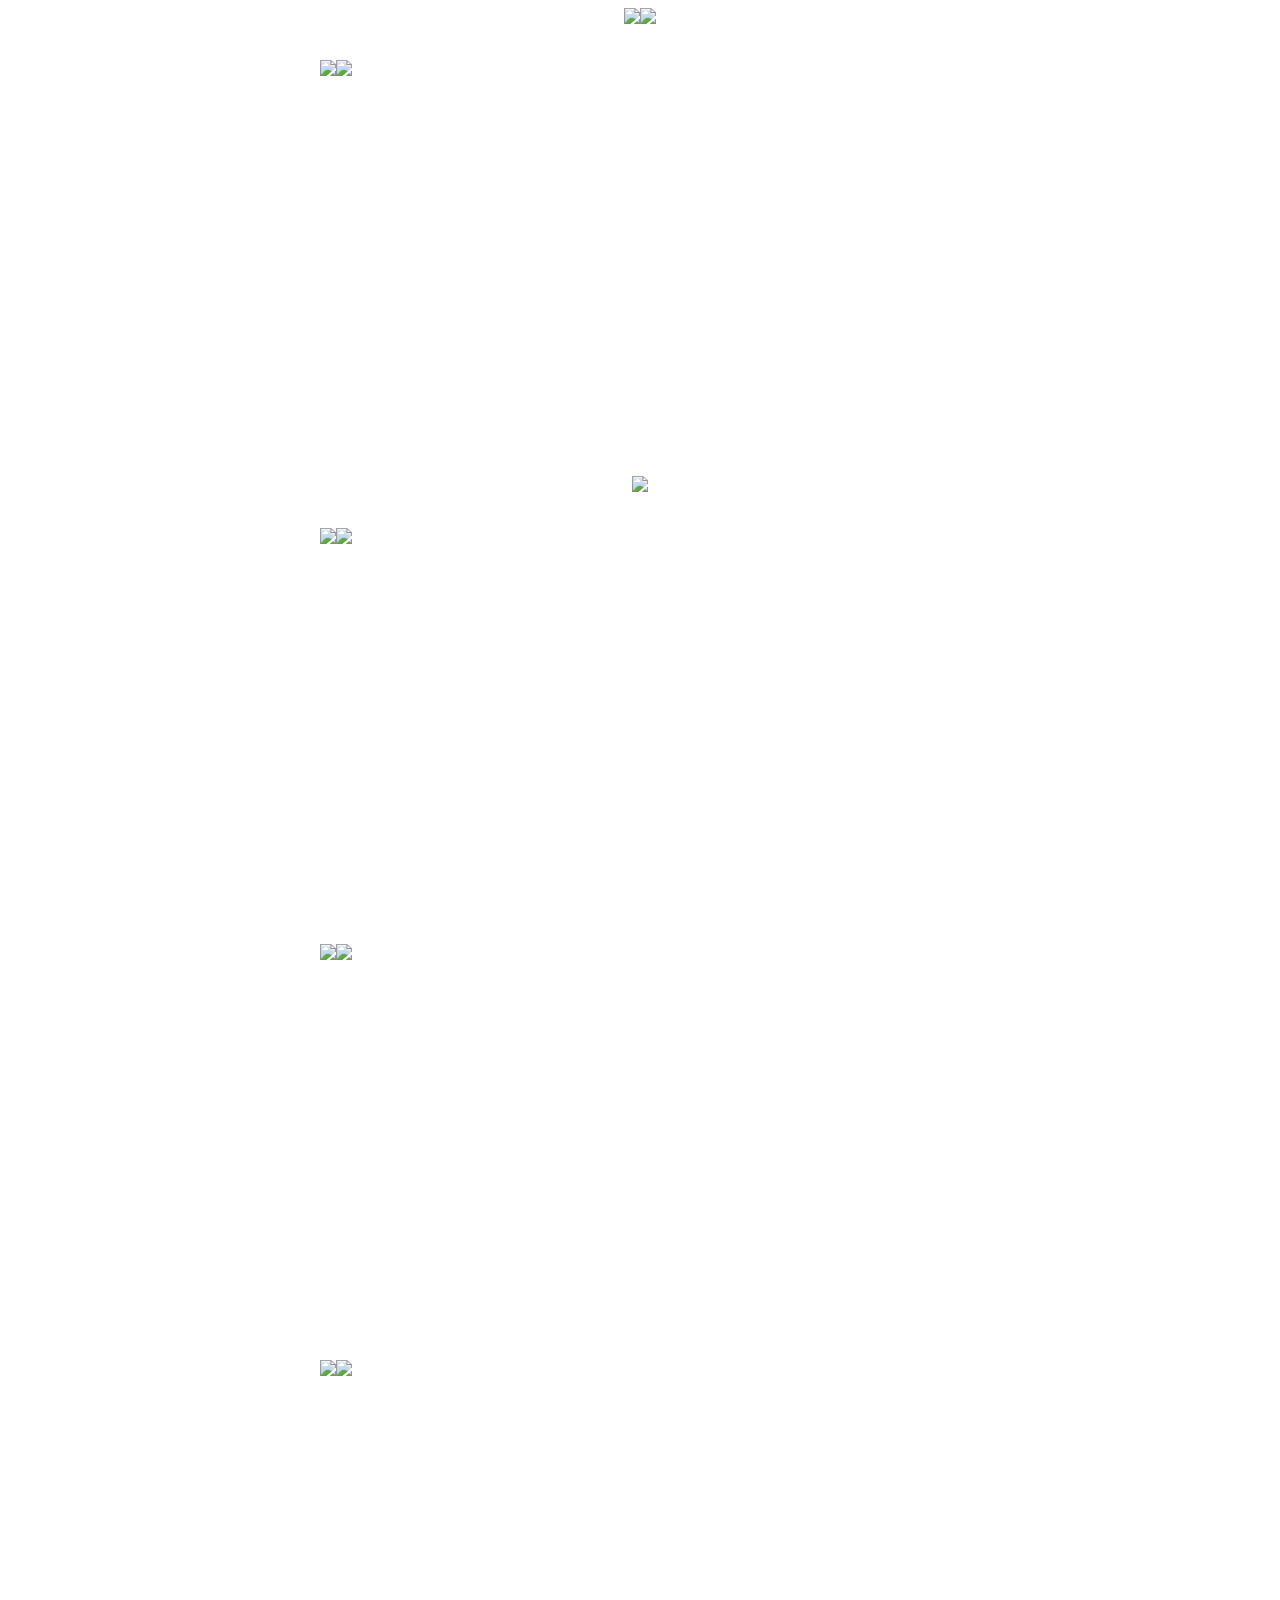
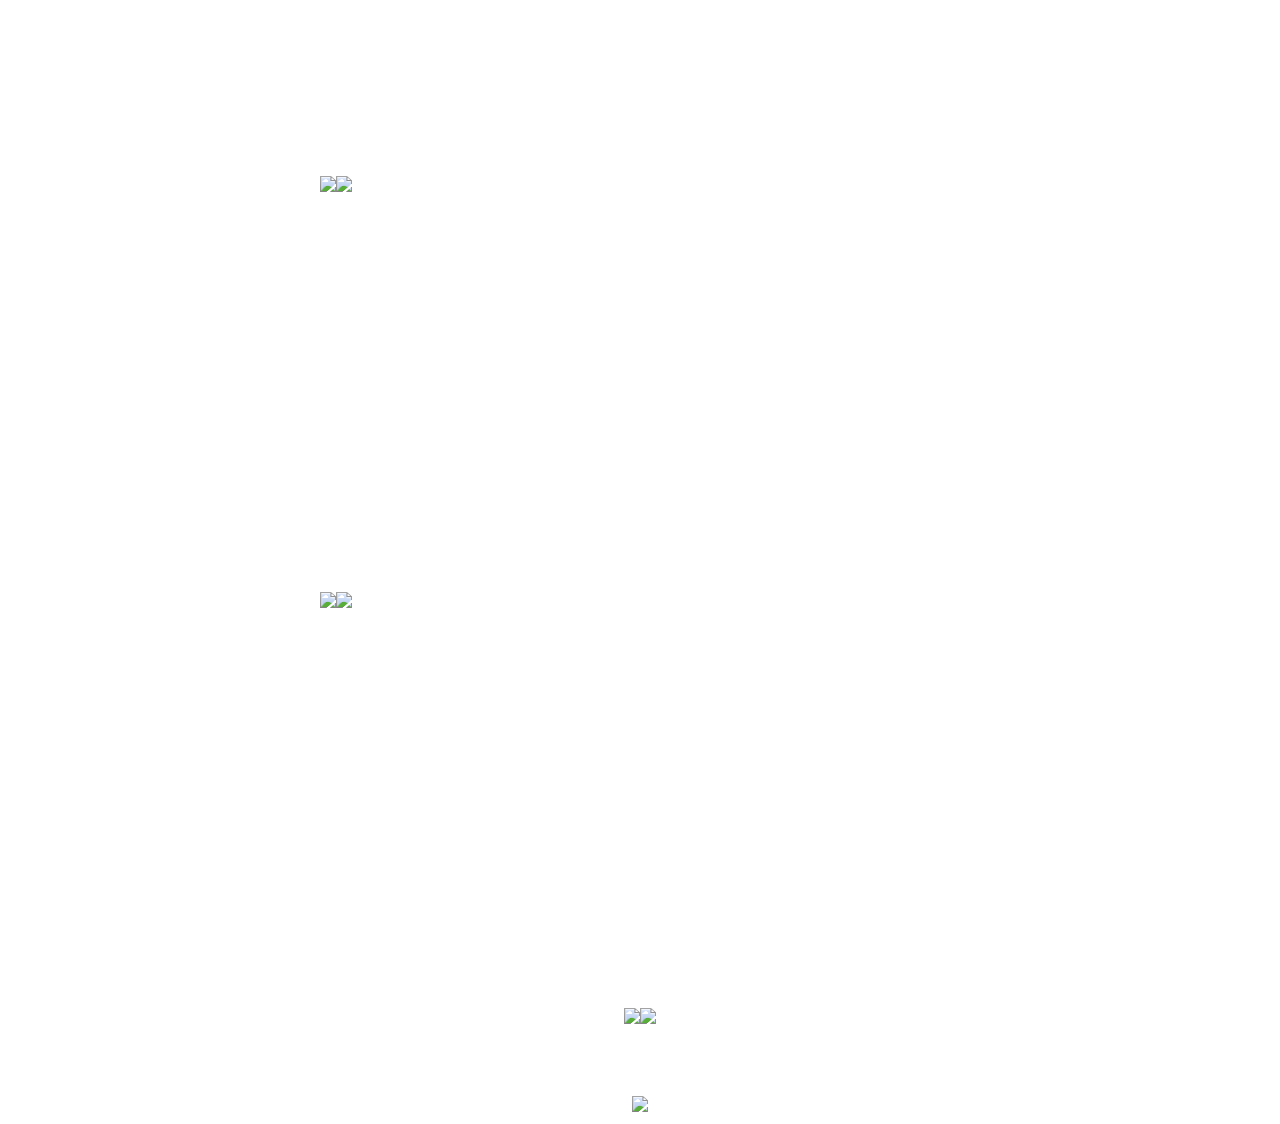
==== shine_choreography.html @ b9cf0f93 "Add files via upload" ====
<!doctype html>
<html lang = "en">
	<head>
	<meta charset="utf-8">
		<title>
			Shine Choreography
		</title>

		<link href = "css/shine.css" rel = "stylesheet">

	</head>
	
	<body>
	<div id = #wrapper>
		<div class = "main_flex_container">

			<span class = "flex_row"><img class = "icons" src = "assets/dance_guy.jpg"><img class = "labels" src = "assets/shine_choreography.png"></span>
			<br>
			<br>
			<div>
			<!--arthur special embed-->
			<a href = "https://vimeo.com/216902188" target = "_blank"><span class = "flex_row"><img class = "icons" src = "assets/play_icon.jpg"><img class = "labels" src = "assets/inside_the_studio.png"></span></a>
			<iframe src="https://player.vimeo.com/video/216902188" width="640" height="360" frameborder="0" webkitallowfullscreen mozallowfullscreen allowfullscreen></iframe>
			</div>
			<br>
			<br>
			<img class = "flex_item" src = "assets/birds_eye_choreography.png" class = "labels">
			<br>
			<br>
			<div>
			<a href = "https://vimeo.com/217015607" target = "_blank"><span class = "flex_row"><img class = "icons" src = "assets/play_icon.jpg"><img class = "flex_item" src = "assets/long_time_comin.png" class = "labels"></span></a>
			<iframe src="https://player.vimeo.com/video/217015607" width="640" height="360" frameborder="0" webkitallowfullscreen mozallowfullscreen allowfullscreen></iframe>
			</div>
			<br>
			<br>
			<div>
			<a href = "https://vimeo.com/217015452" target = "_blank"><span class = "flex_row"><img class = "icons" src = "assets/play_icon.jpg"><img class = "flex_item" src = "assets/harvest.png" class = "labels"></span></a>
			<iframe src="https://player.vimeo.com/video/217015452" width="640" height="360" frameborder="0" webkitallowfullscreen mozallowfullscreen allowfullscreen></iframe>
			</div>
			<br>
			<br>
			<div>
			<a href = "https://vimeo.com/217015849" target = "_blank"><span class = "flex_row"><img class = "icons" src = "assets/play_icon.jpg"><img class = "flex_item" src = "assets/weaving.png" class = "labels"></span></a>
			<iframe src="https://player.vimeo.com/video/217015849" width="640" height="360" frameborder="0" webkitallowfullscreen mozallowfullscreen allowfullscreen></iframe>
			</div>
			<br>
			<br>
			<div>
			<a href = "https://vimeo.com/217015719" target = "_blank"><span class = "flex_row"><img class = "icons" src = "assets/play_icon.jpg"><img class = "flex_item" src = "assets/progress.png" class = "labels"></span></a>
			<iframe src="https://player.vimeo.com/video/217015719" width="640" height="360" frameborder="0" webkitallowfullscreen mozallowfullscreen allowfullscreen></iframe>
			</div>
			<br>
			<br>
			<div>
			<a href = "https://vimeo.com/217015793" target = "_blank"><span class = "flex_row"><img class = "icons" src = "assets/play_icon.jpg"><img class = "flex_item" src = "assets/shine.png" class = "labels"></span></a>
			<iframe src="https://player.vimeo.com/video/217043976" width="640" height="360" frameborder="0" webkitallowfullscreen mozallowfullscreen allowfullscreen></iframe>
			</div>
			<br>
			<br>
			<div>
			<a href = "https://drive.google.com/file/d/0B14SI_-Ys4x8UTB1Q0J4VkZTQmM/view?usp=sharing" target = "_blank"><span class = "flex_row"><img class = "icons" src = "assets/dance_guy.jpg"><img src = "assets/choreographer_worksheet.png" class = "flex_item" class = "labelss"></span></a>
			</div>
			<br>
			<br>
			<br>
			<br>
			<a href = "index.html"><img src = "assets/back_button.jpg" class = "flex_item"></a>
		</div>

	</div>
	</body>
</html>
---- css/shine.css ----
/*#wrapper{
   max-width: 1200px;
   width: 100%;
   margin: auto;
}*/

.main_flex_container{
   display: -webkit-flex;
   display: flex;
   -webkit-flex-direction: column;
   flex-direction: column;
   -webkit-align-items: center;
   align-items: center;
   -webkit-justify-content: center;
   justify-content: center;
}

.table_flex_container{
   /*display: -webkit-flex;
   display: flex;
   -webkit-flex-direction: column;
   flex-direction: column;
   -webkit-align-items: flex-start;
   align-items: flex-start;
   -webkit-justify-content: flex-start;
   justify-content: flex-start;*/
   text-align: left;
   margin-left: 200px;
}

.flex_list{
   /*display: -webkit-flex;
   display: flex;
   -webkit-flex-direction: column;
   flex-direction: column;
   -webkit-align-items: flex-start;
   align-items: flex-start;
   -webkit-justify-content: center;
   justify-content: center;*/
   margin-left: 100px;
   text-align: left;
}

.flex_row{
   display: -webkit-flex;
   display: flex;
   flex: 1 1 auto;
   -webkit-flex-direction: row;
   flex-direction: row;
   -webkit-align-items: center;
   align-items: center;
}

#shine_logo{
   width: 65%;
}

#blurb{
   margin-top: -120px;
   width: 70%;
}

a{
	text-decoration: none;
}

ul{
   list-style: none;
}

footer{
   margin-top: 50px;
}

#footer_item{
   margin-left: 20px;
   margin-right: 20px;
}
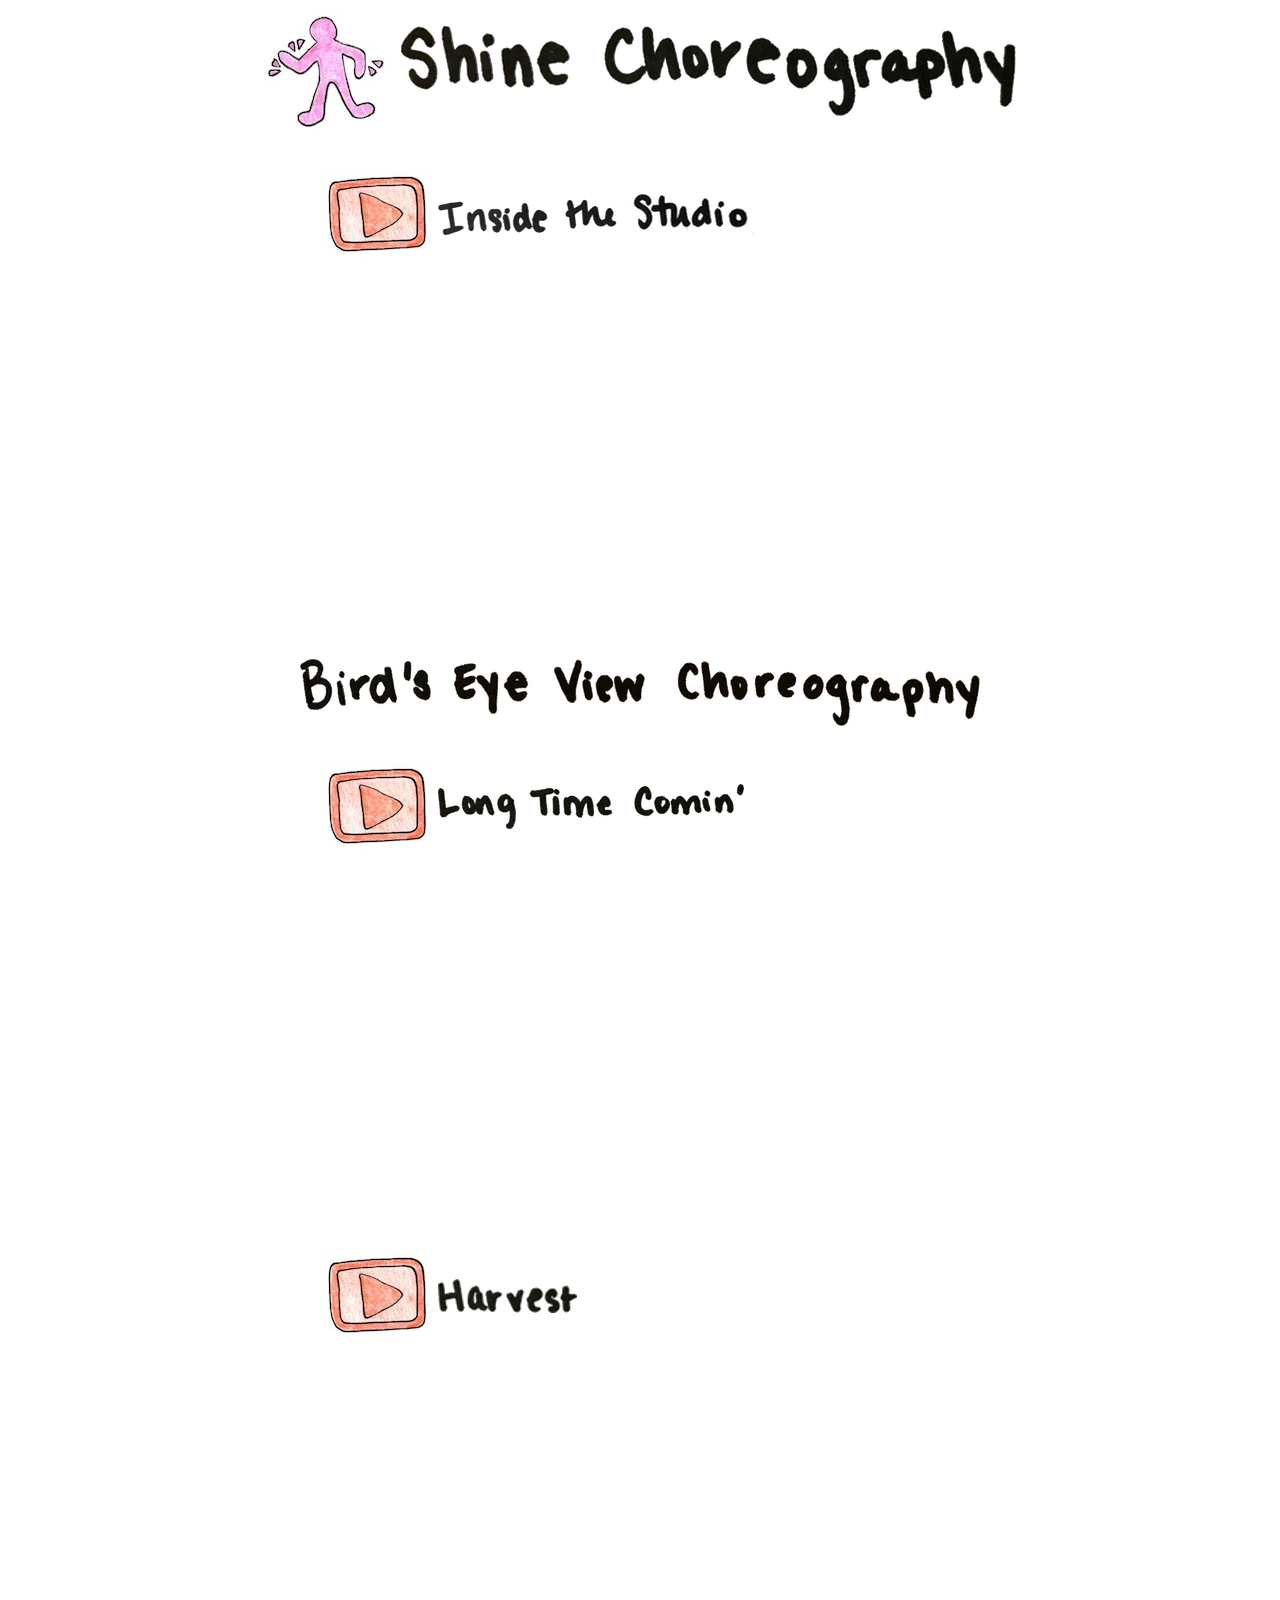
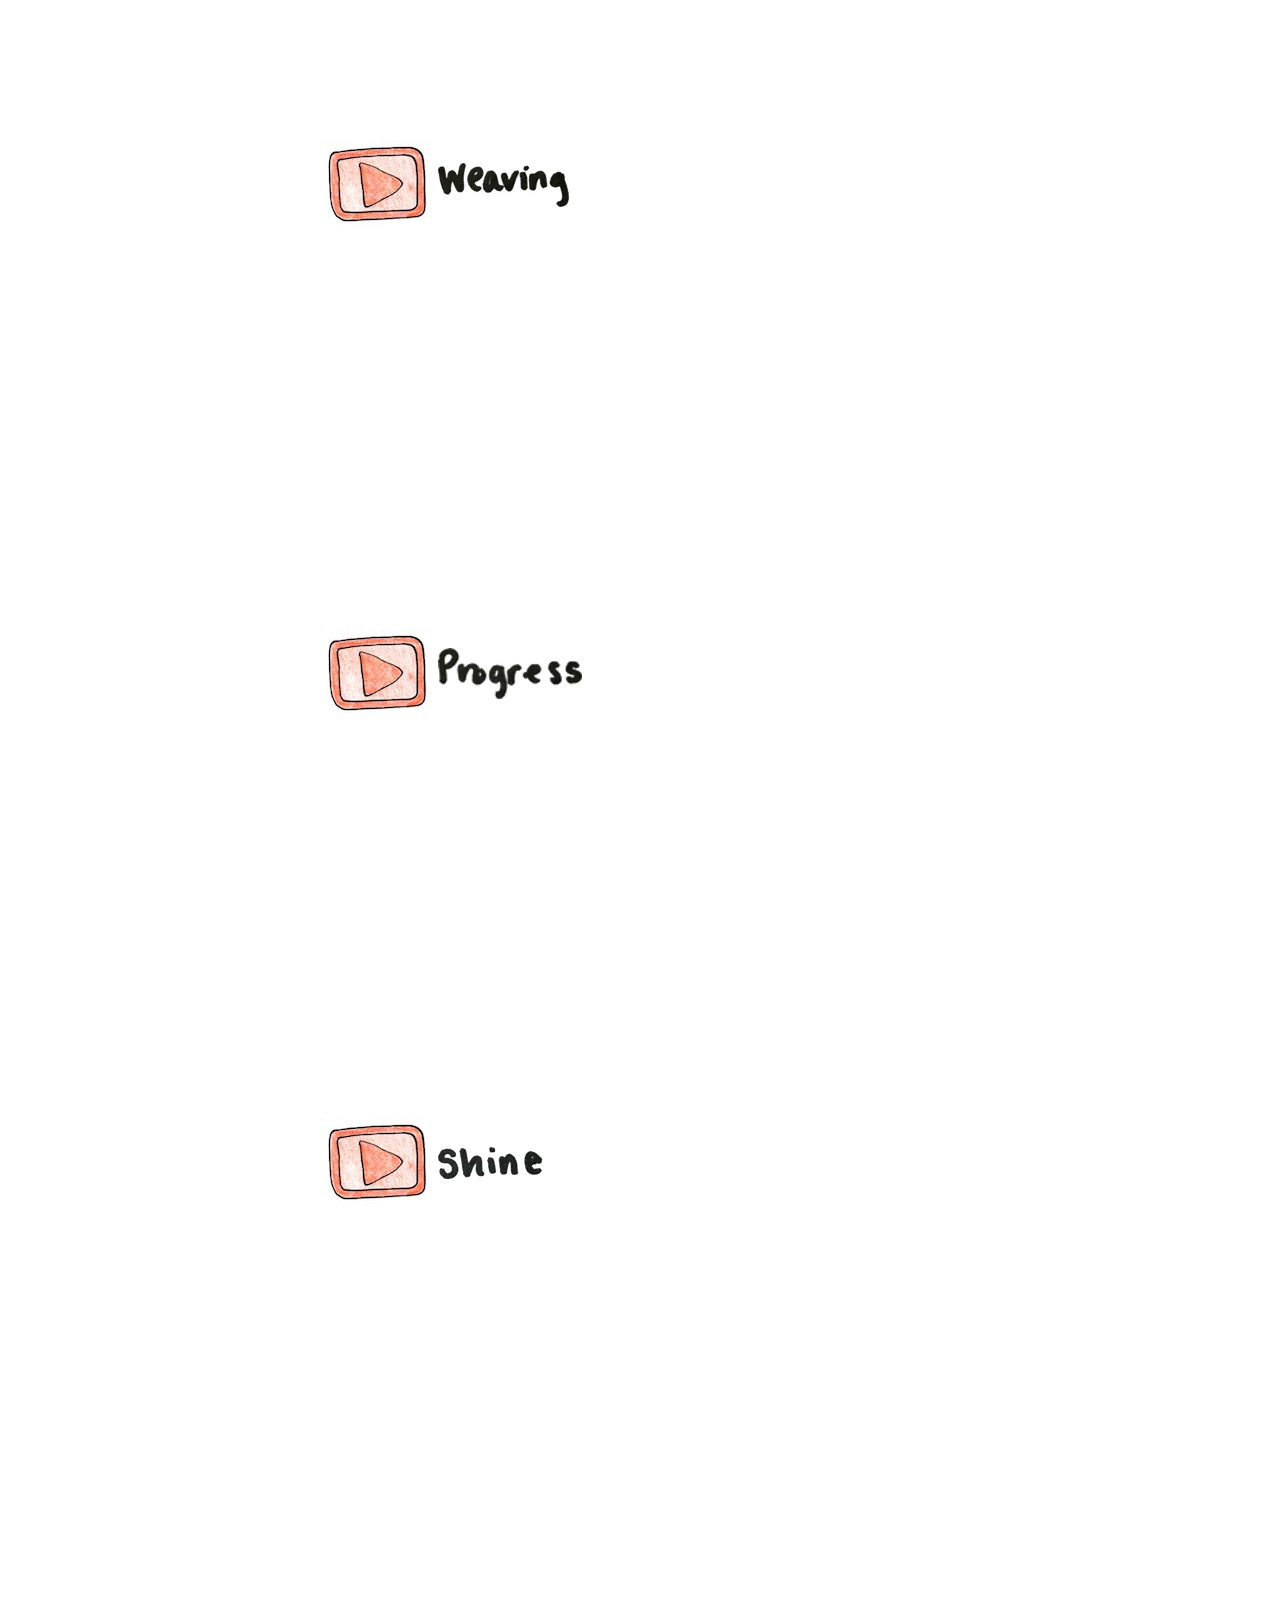
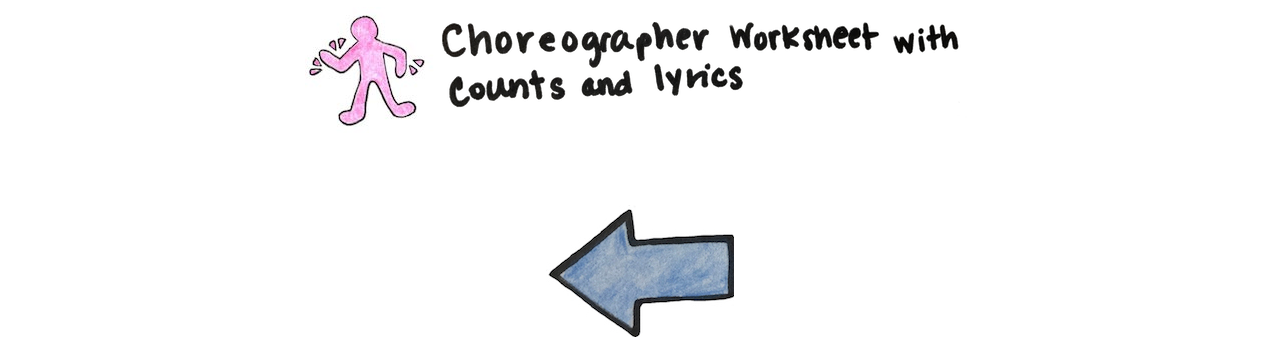
==== commit c07dd4b3: "Update shine_choreography.html" ====
--- a/shine_choreography.html
+++ b/shine_choreography.html
@@ -58,7 +58,7 @@
 			<br>
 			<br>
 			<div>
-			<a href = "https://drive.google.com/file/d/0B14SI_-Ys4x8UTB1Q0J4VkZTQmM/view?usp=sharing" target = "_blank"><span class = "flex_row"><img class = "icons" src = "assets/dance_guy.jpg"><img src = "assets/choreographer_worksheet.png" class = "flex_item" class = "labelss"></span></a>
+			<a href = "https://drive.google.com/file/d/1wMA343os9sUuTLRIdsRQ_0CxtXAQqzXT/view?usp=sharing" target = "_blank"><span class = "flex_row"><img class = "icons" src = "assets/dance_guy.jpg"><img src = "assets/choreographer_worksheet.png" class = "flex_item" class = "labelss"></span></a>
 			</div>
 			<br>
 			<br>
@@ -69,4 +69,4 @@
 
 	</div>
 	</body>
-</html>+</html>
